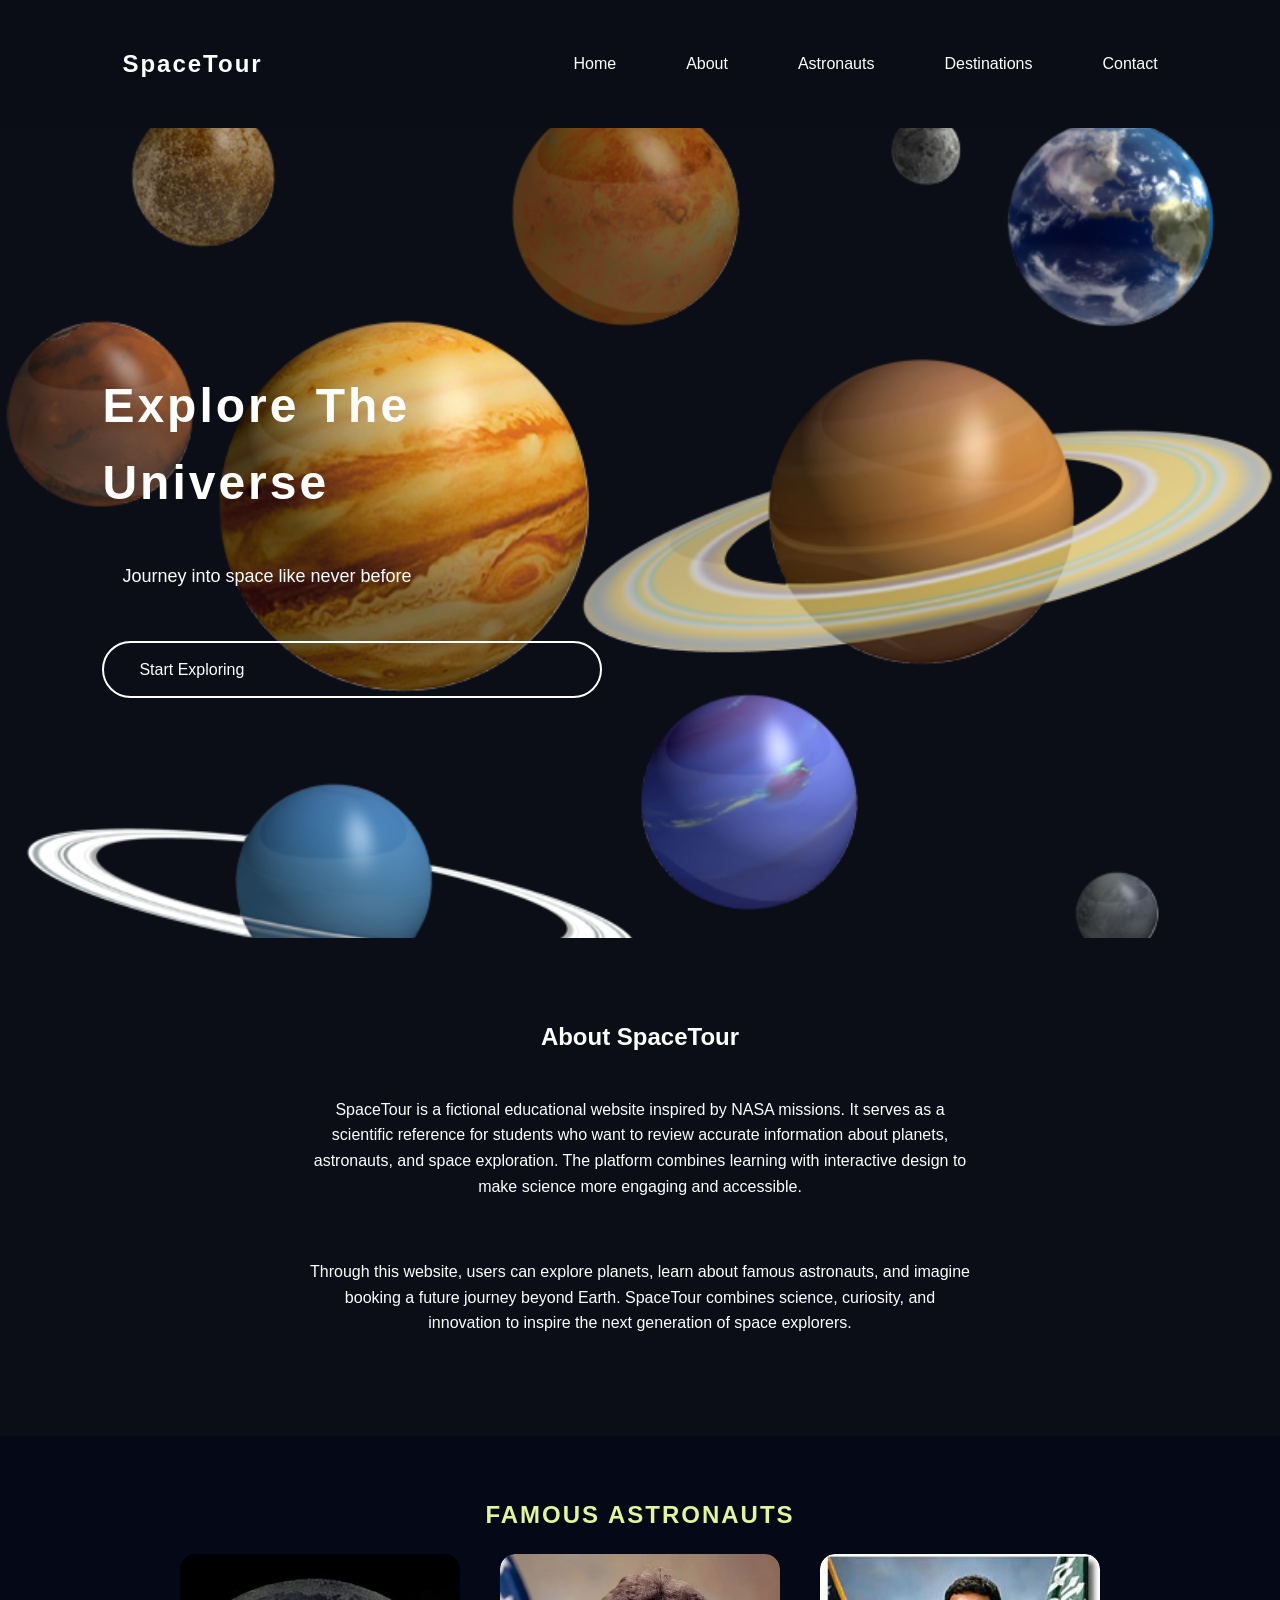
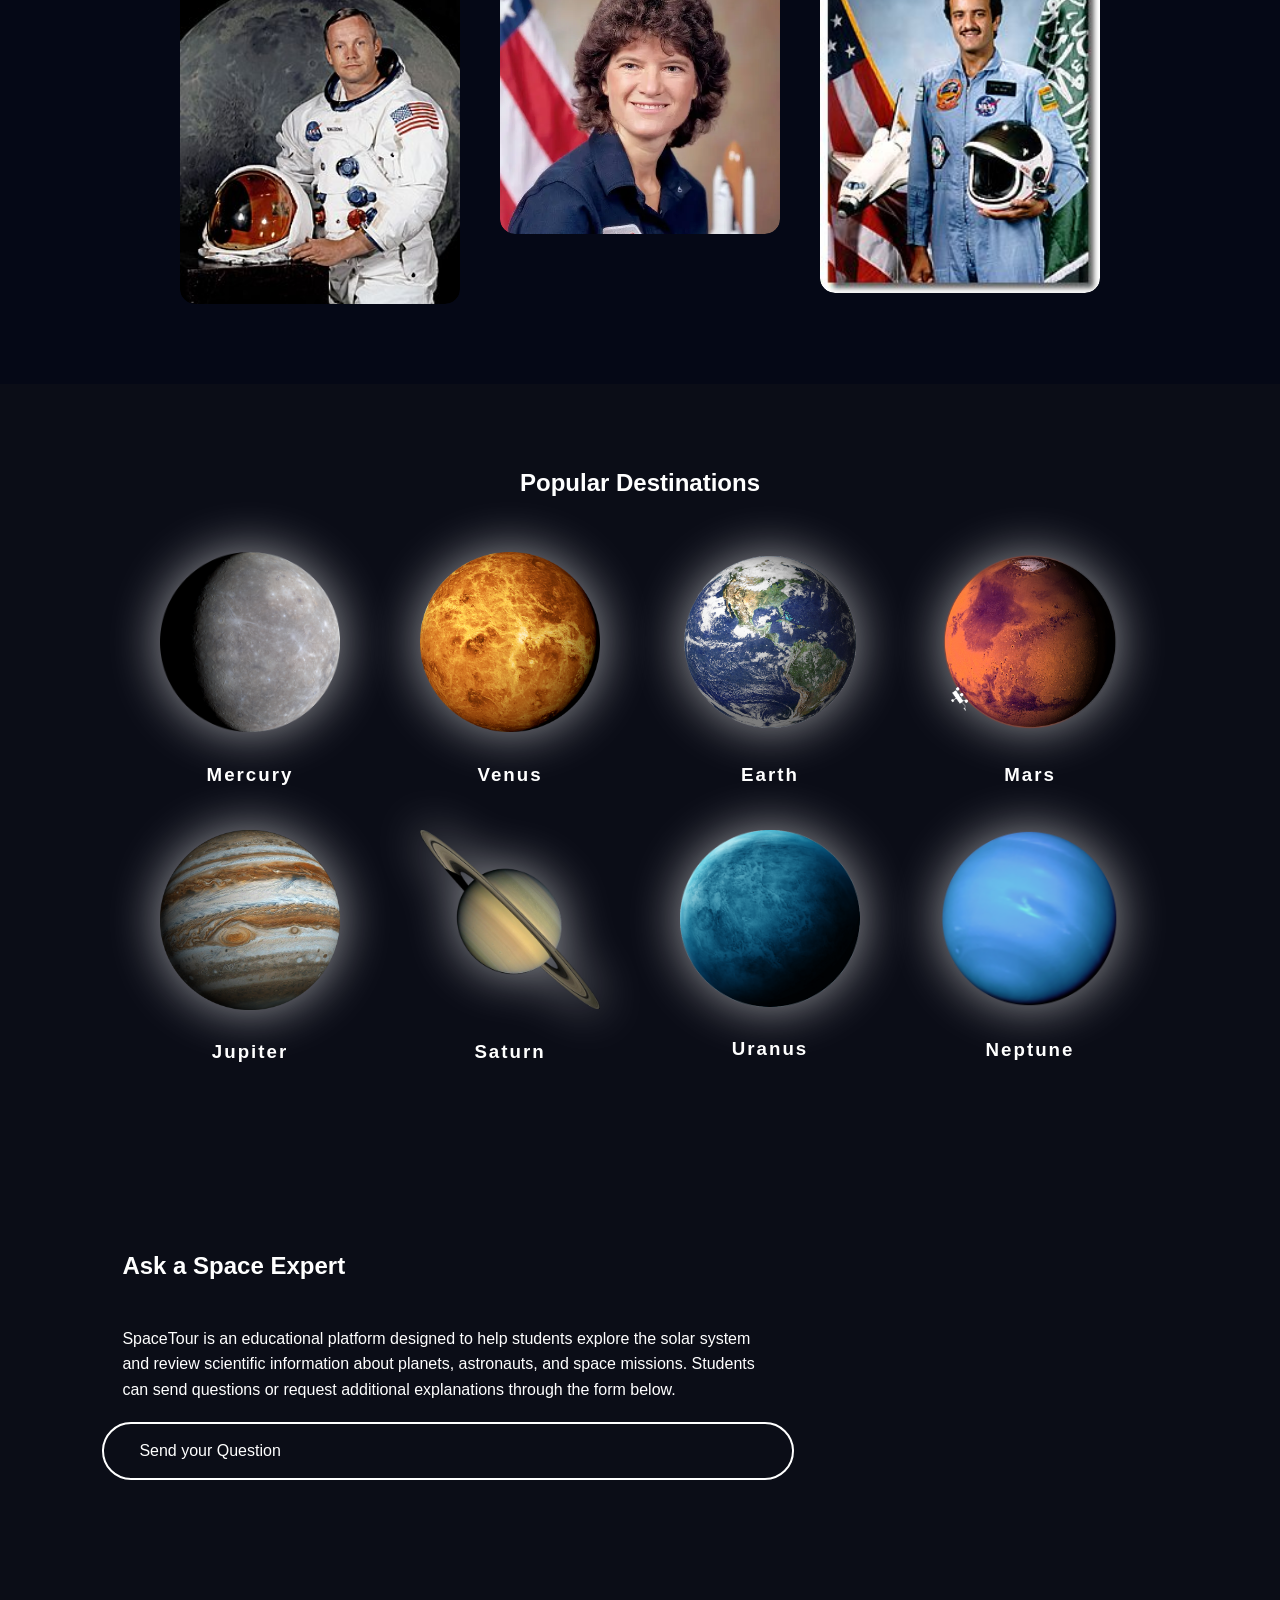
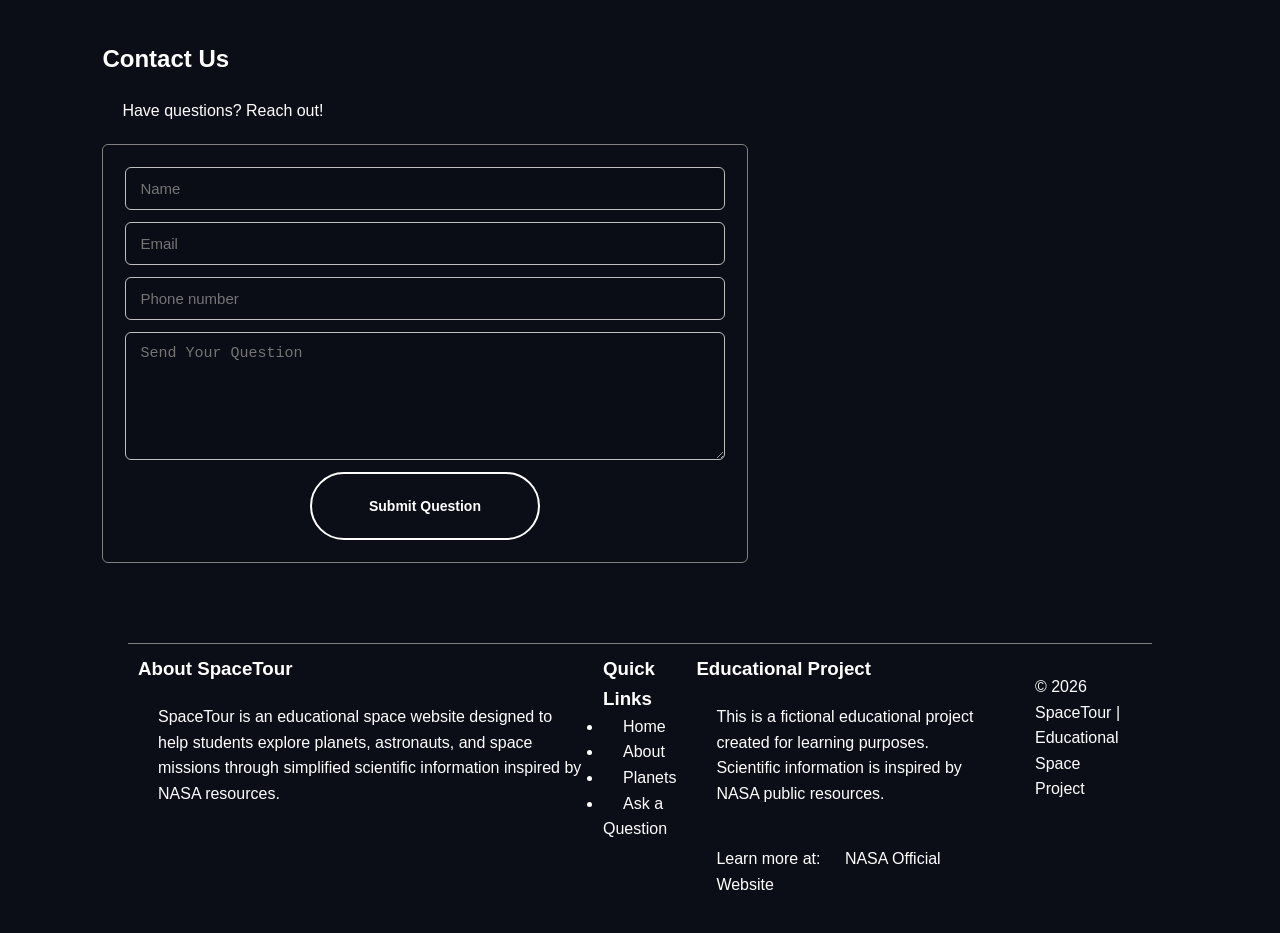
==== index.html @ 62e8ee25 "Educational-Website" ====
<!DOCTYPE html>
<html lang="en">
<head>
    <meta charset="UTF-8">
    <meta name="viewport" content="width=device-width, initial-scale=1.0">
    <title>Space Explorer</title>
    <link rel="stylesheet" href="index.css">
</head>
<body>
    <header>
  <nav class="navbar">
    <a href="#" class="logo">SpaceTour</a>
    <ul class="nav-links">
      <li><a href="#home">Home</a></li>
      <li><a href="#about">About</a></li>
      <li><a href="#astronauts">Astronauts</a></li>
      <li><a href="#destinations">Destinations</a></li>
      <li><a href="#contact">Contact</a></li>
    </ul>
  </nav>
    </header>

<section id="home" class="hero">
  <div class="hero-text">
    <h1>Explore The Universe</h1>
    <p>Journey into space like never before</p>
    <a href="#destinations" class="btn">Start Exploring</a>
  </div>
</section>

<section id="about" class="about">
  <h2>About SpaceTour</h2>
<p>
  SpaceTour is a fictional educational website inspired by NASA missions.
  It serves as a scientific reference for students who want to review
  accurate information about planets, astronauts, and space exploration.
  The platform combines learning with interactive design to make science
  more engaging and accessible.
</p>

  <p>
    Through this website, users can explore planets, learn about famous astronauts, and imagine booking a future journey
    beyond Earth. SpaceTour combines science, curiosity, and innovation to inspire the next generation of space
    explorers.
  </p>
</section>

<section class="astronauts" id="astronauts">
  <h2>Famous Astronauts</h2>

  <div class="astronauts_container">

    <div class="astro-card">
    
      <input type="checkbox" id="astro1">
    
      <label for="astro1">
        <img src="/IMG/neil.png" alt="neil armstrong">
    
        <div class="astro-info">
          <h3>Neil Armstrong</h3>
          <p>
            The first person on the Moon.
            <br>
            Neil Armstrong was an American astronaut and aerospace engineer.
            In 1969, he became the first human to walk on the Moon during the Apollo 11 mission. His famous words were:
          
          <h2>“That's one small step for man, one giant leap for mankind.”</h2>
          <br>
          He worked with NASA as a test pilot and helped advance space exploration history.
          </p>
        </div>
      </label>
    </div>

    <div class="astro-card">
    
      <input type="checkbox" id="astro2">
    
      <label for="astro2">
        <img src="/IMG/sally_ride.png" alt="sally ride">
    
        <div class="astro-info">
          <h3>Sally Ride</h3>
          <p>
            The first American woman in space and a physicist who inspired
            generations to pursue science and exploration.
            <br>
            In 1983, she became the first American woman to travel to space aboard the Space Shuttle Challenger.
    
            After NASA, she worked to inspire young students to study science and space exploration.
          </p>
        </div>
      </label>
    </div>

    <div class="astro-card">
    
      <input type="checkbox" id="astro3">
    
      <label for="astro3">
        <img src="/IMG/سلطان_بن_سلمان.jpg" alt="Sultan bin Salman Al Saud">
    
        <div class="astro-info">
          <h3>Sultan bin Salman Al Saud</h3>
          <p>
            the first Arab and Muslim astronaut to travel to space.
            He flew aboard the Space Shuttle Discovery in 1985 as part of an international space mission.
            <br>
            During the mission, he helped deploy a communications satellite and conducted scientific observations from
            space.
            His journey marked a historic moment for the Arab world and inspired many young people to become interested in
            science
            and space exploration.
          </p>
        </div>
      </label>
    </div>
     
    </div>

</section>

<section id="destinations" class="destinations">
  <h2>Popular Destinations</h2>

  <div class="cards">
    <div class="card">
      <a href="/pages/Mercury.html">
         <img src="IMG/Mercury.png" alt="Mercury">
      </a>
     
      <h3>Mercury</h3>
    </div>

    <div class="card">
      <a href="/pages/Venus.html">
        <img src="IMG/Venus.png" alt="Venus">
      </a>
      <h3>Venus</h3>
    </div>

    <div class="card">
      <a href="/pages/Earth.html">
        <img src="IMG/Earth.png" alt="Earth">
      </a>
      <h3>Earth</h3>
    </div>

    <div class="card">
      <a href="/pages/Mars.html">
        <img src="IMG/Mars.png" alt="Mars">
      </a>
      <h3>Mars</h3>
    </div>

    <div class="card">
      <a href="/pages/Jupiter.html">
        <img src="IMG/Jupiter.png" alt="Jupiter">
      </a>
      <h3>Jupiter</h3>
    </div>

     <div class="card">
      <a href="/pages/Saturn.html">
        <img src="IMG/Saturn.png" alt="Saturn">
      </a>
      <h3>Saturn</h3>
    </div>
    
     <div class="card">
      <a href="/pages/Uranus.html">
        <img src="IMG/Uranus.png" alt="Uranus">
      </a>
      <h3>Uranus</h3>
    </div>

     <div class="card">
      <a href="/pages/Neptune.html">
        <img src="IMG/Neptune.png" alt="Neptune">
      </a>
      <h3>Neptune</h3>
    </div>
    
  </div>
</section>

<section class="asking">
  <h2>Ask a Space Expert</h2>
  <p>
    SpaceTour is an educational platform designed to help students explore
    the solar system and review scientific information about planets,
    astronauts, and space missions.
    Students can send questions or request additional explanations through
    the form below.
  </p>

  <a href="#contact" class="btn">Send your Question </a>
</section>

<section id="contact" class="contact">
  <h2>Contact Us</h2>
  <p>Have questions? Reach out!</p>
  <div class="card-inner">
        <form class="contact-form">
         
          <input id="name" type="text" name="name" placeholder="Name" class="form-input" required>

          <input id="email" type="email" name="email" placeholder="Email" class="form-input" required>

          <input id="phone" type="tel" name="phone" placeholder="Phone number" class="form-input">

          <textarea id="message" name="message" rows="6" placeholder="Send Your Question" class="form-textarea" required></textarea>

          <div class="btn">
            <button type="submit" class="btn-send">Submit Question</button>
          </div>
        </form>
      </div>
</section>

<footer class="footer-contan">
  <div class="footer-about">
    <h3>About SpaceTour</h3>
    <p>
      SpaceTour is an educational space website designed to help students
      explore planets, astronauts, and space missions through simplified
      scientific information inspired by NASA resources.
    </p>
  </div>

  <div class="footer-links">
    <h3>Quick Links</h3>
    <ul>
      <li><a href="#home">Home</a></li>
      <li><a href="#about">About</a></li>
      <li><a href="#destinations">Planets</a></li>
      <li><a href="#contact">Ask a Question</a></li>
    </ul>
  </div>

  <div class="footer-info">
    <h3>Educational Project</h3>
    <p>
      This is a fictional educational project created for learning purposes.
      Scientific information is inspired by NASA public resources.
    </p>

    <p>
      Learn more at:
      <a href="https://www.nasa.gov/" target="_blank">NASA Official Website</a>
    </p>
  </div>
  <div class="footer-bottom">
    <p>© 2026 SpaceTour | Educational Space Project</p>
  </div>
</footer>

</body>
</html>
---- index.css ----
/*  Reset  */
* {
  margin: 0;
  padding: 0;
  box-sizing: border-box;
}

html{
  scroll-behavior: smooth;
}

/*  Global  */
body {
  font-family: 'Arial', sans-serif;
  background-color: #0b0d17;
  color: #ffffff;
  line-height: 1.6;
}

#home{
  background-image: url(IMG/plants.png);
}

a {
  text-decoration: none;
  color: white;
}

section {
  padding: 80px 8%;
}

/*  Navbar  */
header {
  background-color: rgba(11, 13, 23, 0.9);
}

.navbar {
  display: flex;
  justify-content: space-between;
  align-items: center;
  padding: 25px 8%;
}

.logo {
  font-size: 24px;
  font-weight: bold;
  letter-spacing: 2px;
}

.nav-links {
  list-style: none;
  display: flex;
  gap: 30px;
}

.nav-links a {
  position: relative;
  padding-bottom: 5px;
  transition: 0.3s;
}

.nav-links a::after {
  content: "";
  position: absolute;
  width: 0;
  height: 2px;
  background-color: #ffffff;
  left: 0;
  bottom: 0;
  transition: 0.3s;
}

.nav-links a:hover::after {
  width: 100%;
}

/*  Hero Section */
.hero {
  min-height: 90vh;
  display: flex;
  align-items: center;
  background: linear-gradient(
      rgba(11, 13, 23, 0.6),
      rgba(11, 13, 23, 0.6)
    ),
    url("../images/hero-bg.jpg");
  background-size: cover;
  background-position: center;
}

.hero-text {
  max-width: 500px;
}

.hero-text h1 {
  font-size: 48px;
  letter-spacing: 3px;
  margin-bottom: 20px;
}

.hero-text p {
  font-size: large;
  color: white;
  margin-bottom: 30px;
}

/*  About Section */
#about{
  background: url(IMG/Stars.png);
  color: white;

}
.about {
  text-align: center;
}

.about p {
  max-width: 700px;
  margin: 20px auto 0;
  color: white;
}

/* Astronauts */

.astronauts{
  padding: 60px 20px;
  text-align: center;
  color: rgb(226, 245, 155);
  background: #050816 url(IMG/Stars.png);
  background-size: cover;
  gap: 40px;
}
.astronauts_container{
   display: flex;
  flex-wrap: wrap;
  justify-content: center;
  gap: 40px;
  margin: 20px;
}

.astro-card{
  width: 280px;
  position: relative;
  border-radius: 15px;
}


.astro-card input{
  display: none;
}

.astro-card label{
  display: block;
  position: relative;
  cursor: pointer;
  overflow: hidden;
  border-radius: 15px;
  transition: 0.4s;
}


.astro-card img{
  width: 100%;         
  display: block;
  border-radius: 15px;
  transition: transform .8s;
}


.astro-info{
  position: absolute;
  inset: 0;
  background: rgba(0,0,0,0.8);
  color: white;
  display: flex;
  flex-direction: column;
  justify-content: center;
  align-items: center;
  text-align: center;
  padding: 20px;
  opacity: 0;
  transform: translateY(25%);
  transition: all 0.5s ease;
}


.astro-card input:checked + label .astro-info{
  opacity: 1;
  transform: translateY(0);
}


.astro-card input:checked + label img{
  transform: scale(1.1);
  height: 80vh;
}

.astronauts h2{
  letter-spacing: 2px;
  text-transform: uppercase;
}

.astro-card p{
  font-size: 14px;
  line-height: 1.6;
}

.astro-card p{
  font-size: 14px;
  line-height: 1.6;
}



/*  Destinations  */
.destinations {
  text-align: center;
}

.cards {
  display: flex;
  flex-wrap: wrap;
  justify-content: center;
  gap: 40px;
  margin-top: 50px;
}

.card img {
  width: 180px;
  margin: 0 auto 20px;
  filter: drop-shadow(0 0 25px rgba(255, 255, 255, 0.6));
  transition: 0.4s;
}

.card:hover img {
  transform: scale(1.1);
}

.card h3 {
  letter-spacing: 2px;
}
.asking {
  width: 70%;
}
.asking h2, p, a{
  padding: 20px;
}

/* Contact  */
.title{
  text-align:center;
  margin:0;
  font-size:40px;
  letter-spacing:1px;
  font-weight:700;
  color: #333;
}
.contact-section{
  max-width:1200px;
  margin:36px auto;
  display:flex;
  gap:40px;
  align-items:flex-start;
  justify-content:space-between;
  padding:0 24px 80px;
}
.contact-card{
  flex:1 1 560px;
  min-width:280px;
}
.card-inner{
  width: 60%;
  padding:22px;
  border-radius:6px;
  border: 1px solid gray;
  position:relative;
}

.contact-form{
  display:flex;
  flex-direction:column;
  gap:12px;
  width:100%;
  align-items: center;
}

.form-input{
  width:100%;
  padding:12px 14px;
  border-radius:6px;
  border:1px solid #bfbfbf;
  outline:none;
  font-size:15px;
  background-color: rgba(11, 13, 23, 0.9);
}

.form-textarea{
  width:100%;
  padding:12px 14px;
  border-radius:6px;
  border:1px solid #bfbfbf;
  font-size:15px;
}

/*  Button  */
.btn {
  display:flex;
  justify-content:flex-start;
  padding: 14px 35px;
  border: 2px solid #ffffff;
  border-radius: 50px;
  transition: 0.3s;
}

.btn:hover {
  background-color: #f7f7f7;
  color: #0b0d17;
}
.btn-send{
  background:transparent;
  color:#fff;
  padding:10px 22px;
  border-radius:24px;
  border:none;
  cursor:pointer;
  font-weight:600;
  font-size:14px;
}
.btn-send:hover{
  color: #0b0d17;
}
.form-textarea{
  width:100%;
  padding:12px 14px;
  border-radius:6px;
  border:1px solid #bfbfbf;
  font-size:15px;
  background-color: rgba(11, 13, 23, 0.9);
}


/*  Footer  */

footer{
    display: flex;
    flex-wrap: nowrap;
    width: 80%;
    padding: 10px;
    margin: auto;
    border-top: 1px grey solid;
}
.child1 h2{
    font-weight: 400;
}

.parent div{
    width: 70%; 
    margin: 10px;
}

.contan{
    display: flex;
    align-items: center;
}

.text{
    width: 50%;
    font-size: medium;
    position: relative;
}


/*  Responsive  */
@media (max-width: 768px) {
  .navbar {
    flex-direction: column;
    gap: 20px;
  }

  .hero {
    text-align: center;
  }

  .hero-text {
    margin: auto;
  }

  .cards {
    flex-direction: column;
    align-items: center;
  }
  .asking{
    width: 100%;
  }
  .card-inner{
    width: 100%;
  }
  footer{
    display: flex;
    flex-wrap: wrap;
  }
}
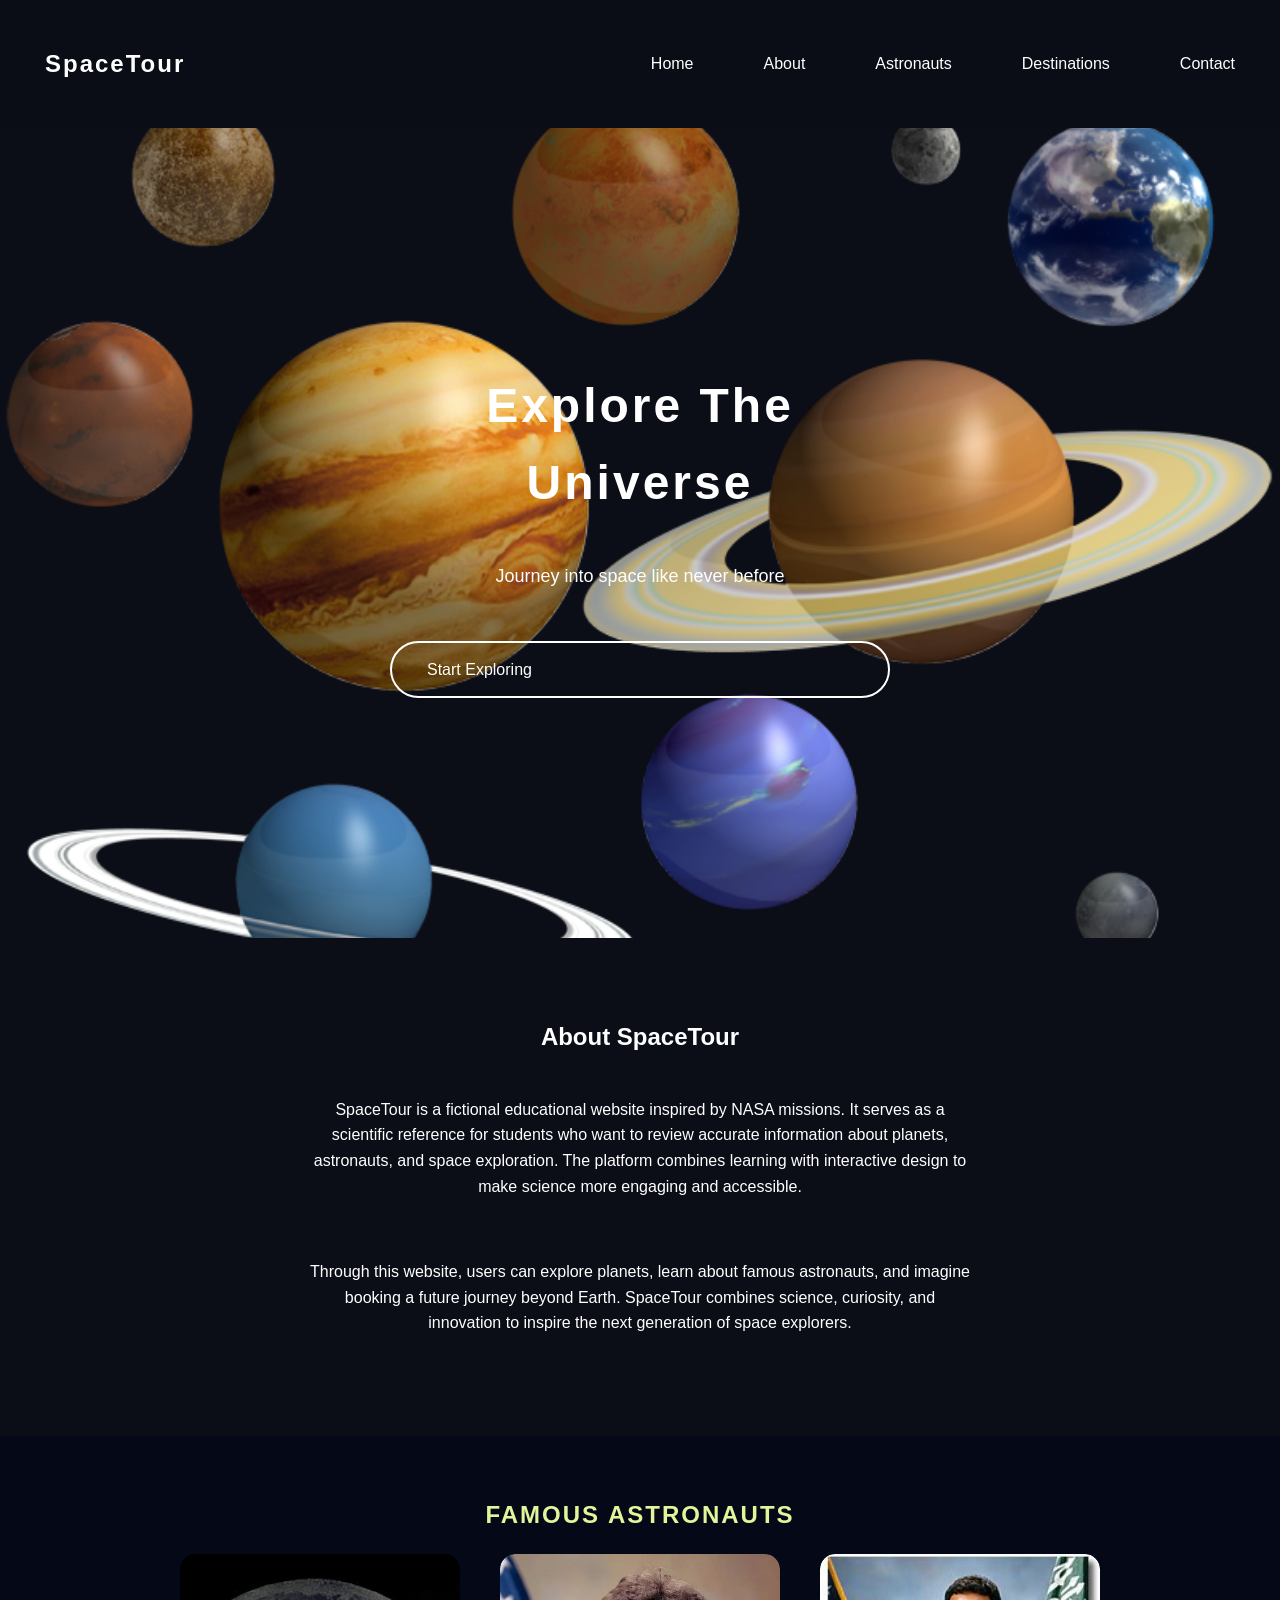
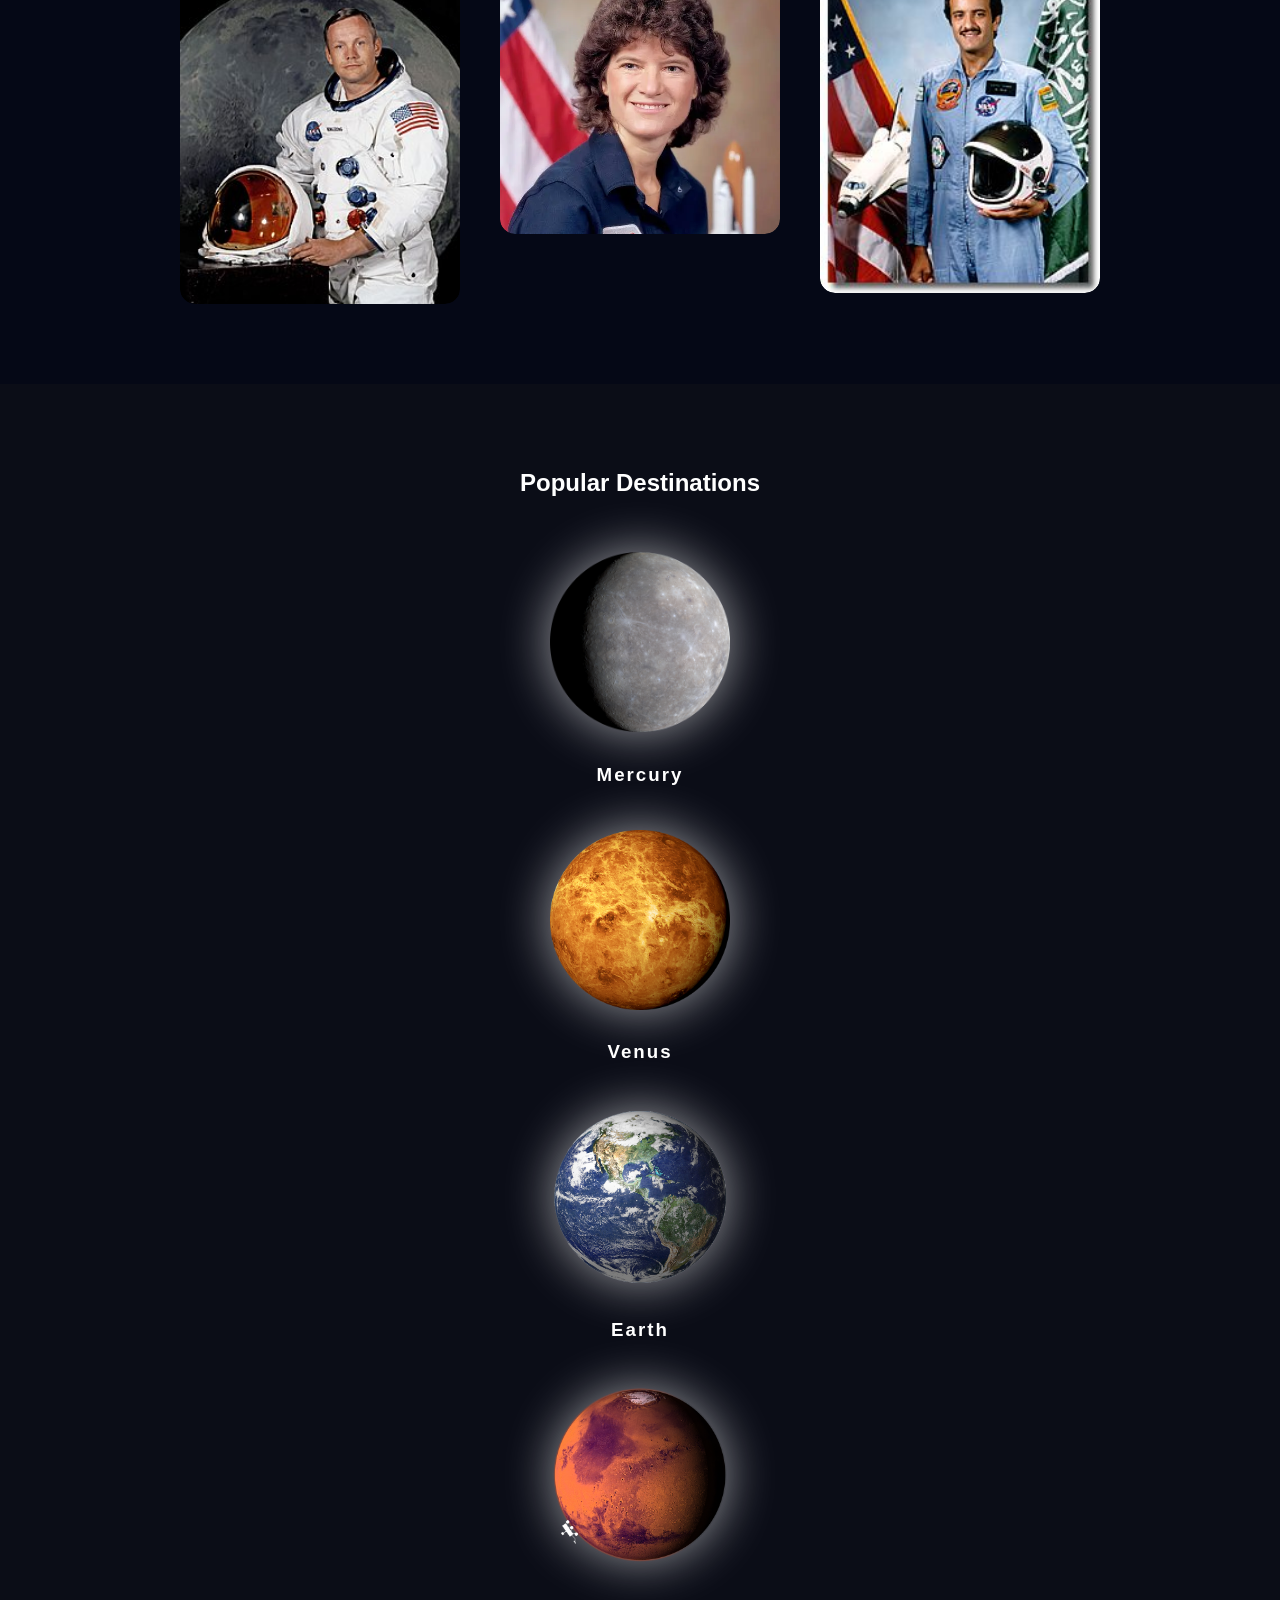
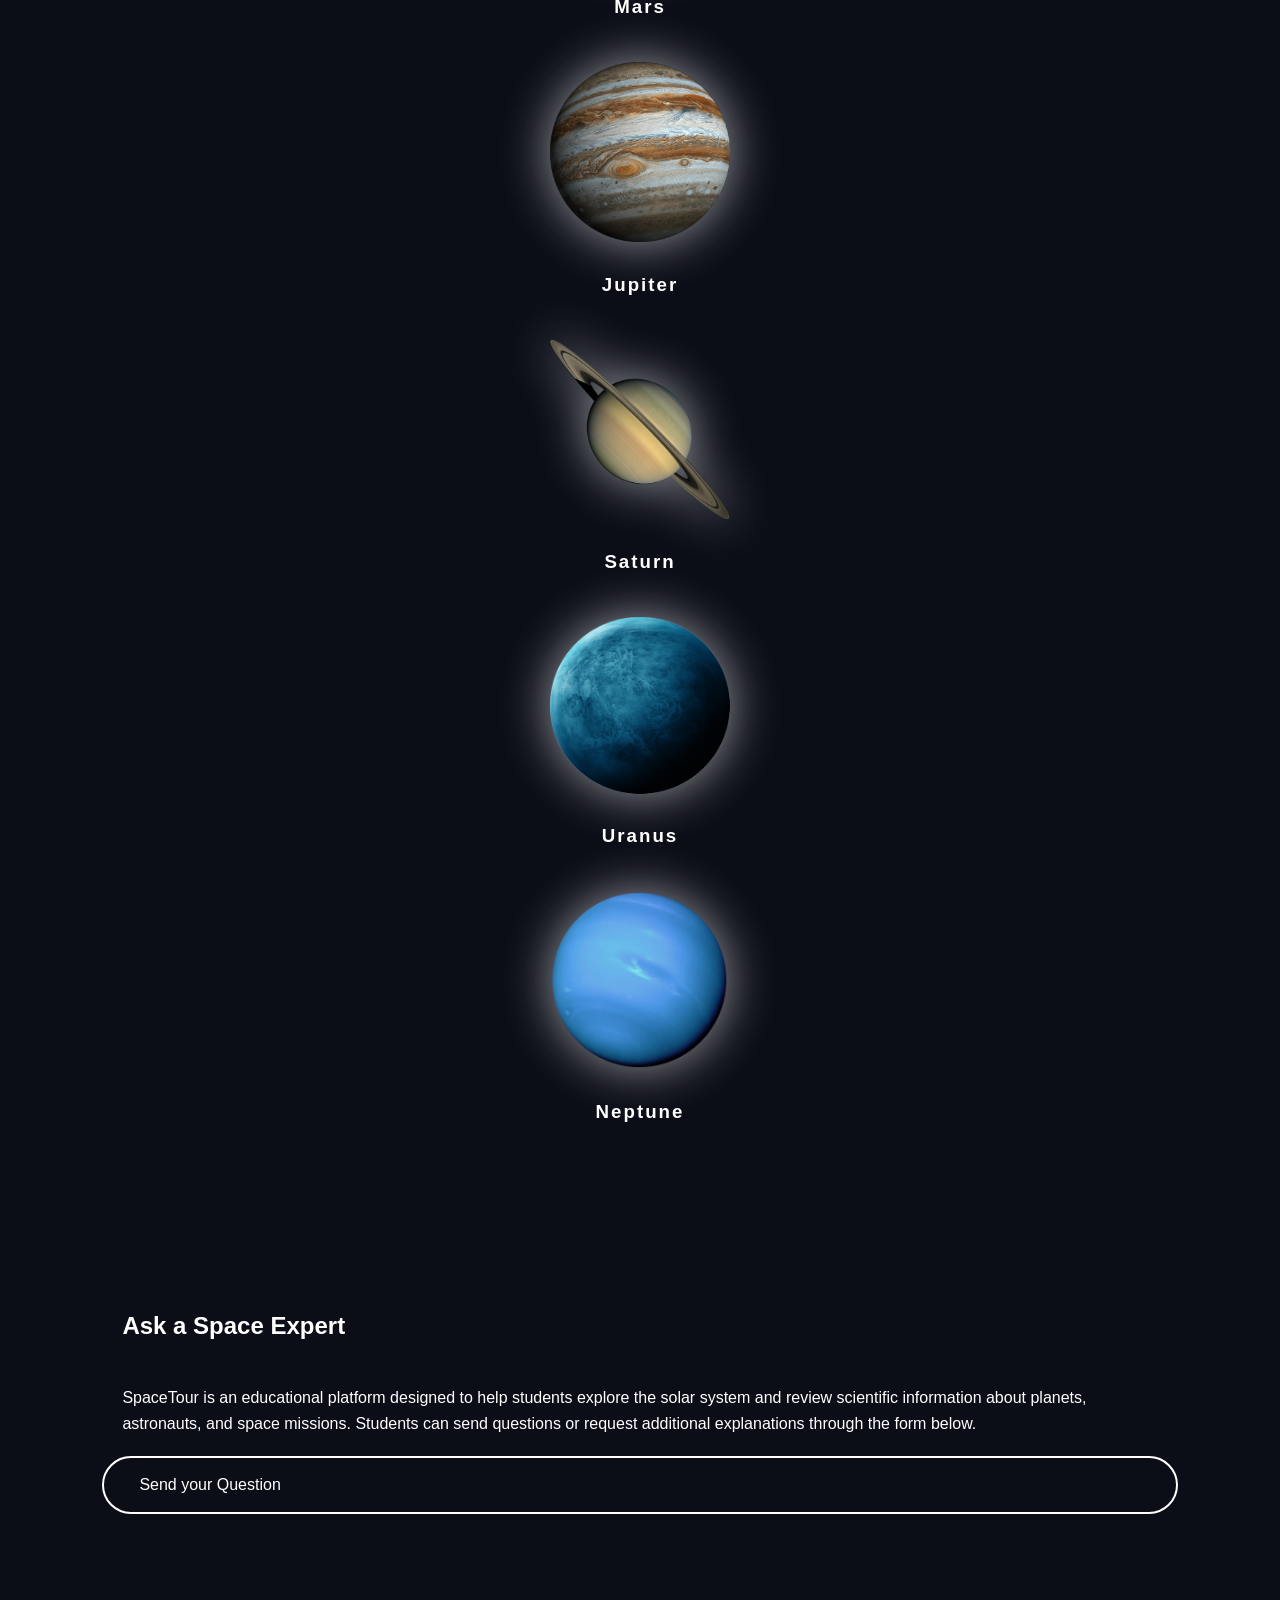
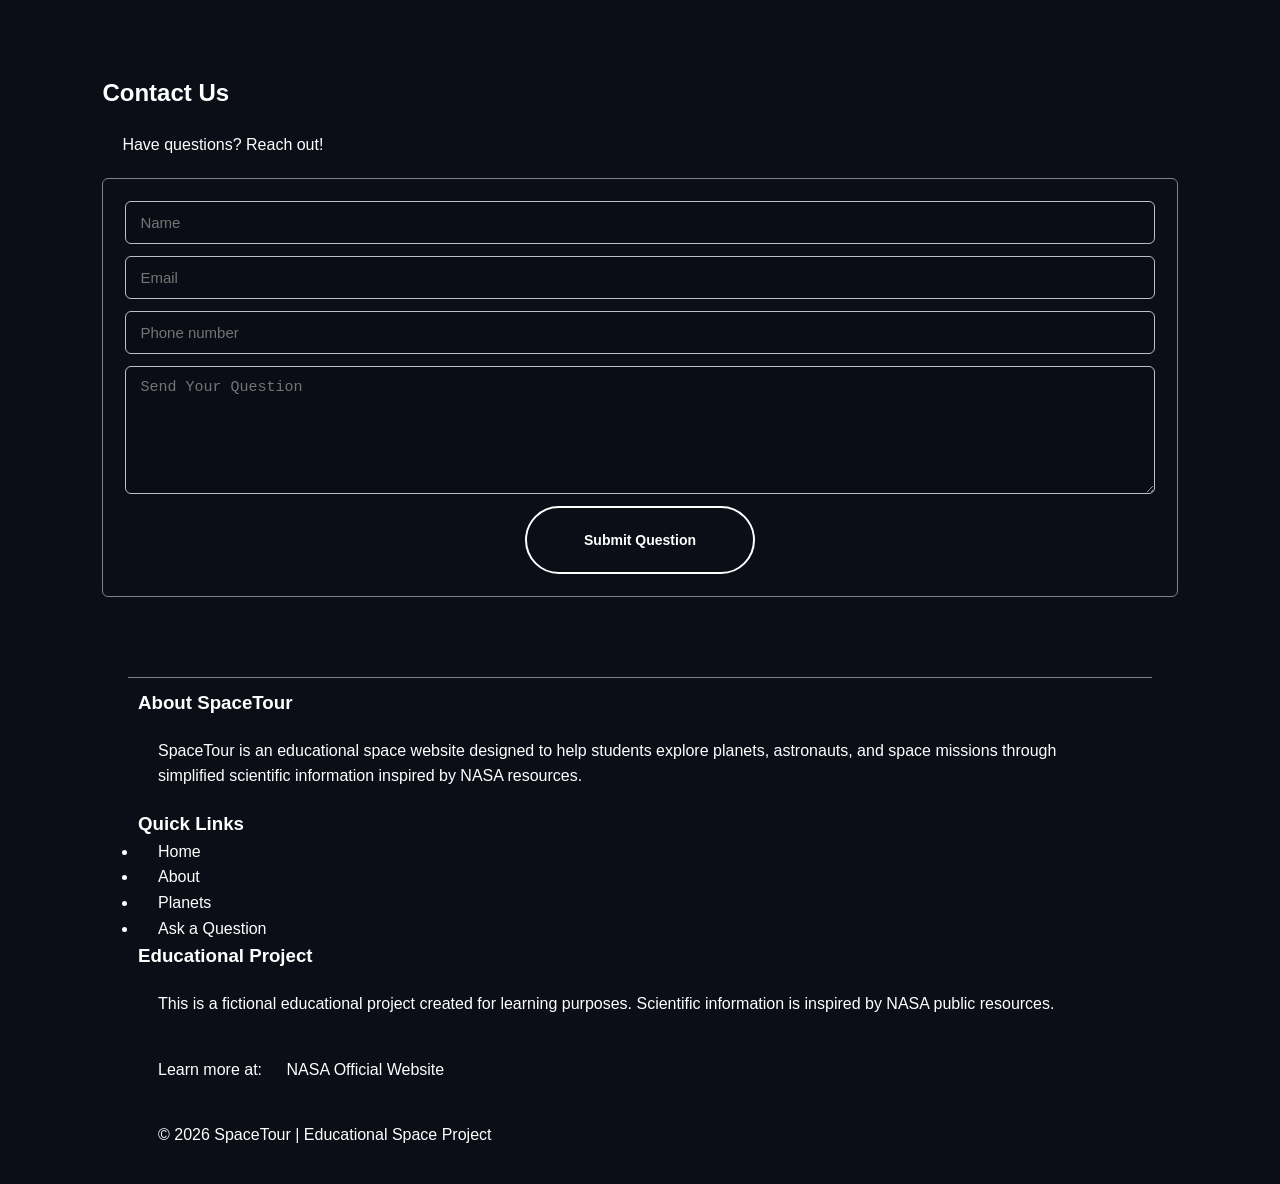
==== commit b173031a: "navbar" ====
--- a/index.html
+++ b/index.html
@@ -10,6 +10,11 @@
     <header>
   <nav class="navbar">
     <a href="#" class="logo">SpaceTour</a>
+    <input type="checkbox" id="menu-toggle">
+
+    <label for="menu-toggle" class="menu-icon">
+      ☰
+    </label>
     <ul class="nav-links">
       <li><a href="#home">Home</a></li>
       <li><a href="#about">About</a></li>
--- a/index.css
+++ b/index.css
@@ -39,7 +39,7 @@
   display: flex;
   justify-content: space-between;
   align-items: center;
-  padding: 25px 8%;
+  padding: 25px;
 }
 
 .logo {
@@ -73,6 +73,16 @@
 
 .nav-links a:hover::after {
   width: 100%;
+}
+.menu-icon{
+  font-size:28px;
+  color:white;
+  cursor:pointer;
+  display:none;
+}
+
+#menu-toggle{
+  display:none;
 }
 
 /*  Hero Section */
@@ -373,11 +383,32 @@
 
 /*  Responsive  */
 @media (max-width: 768px) {
-  .navbar {
-    flex-direction: column;
-    gap: 20px;
-  }
-
+
+.nav-links{
+  position:absolute;
+  top:70px;
+  left:0;
+  width:100%;
+  background:#050816;
+
+  flex-direction:column;
+  align-items:center;
+
+  max-height:0;
+  overflow:hidden;
+  transition:0.4s;
+}
+
+.menu-icon{
+  display:block;
+}
+
+
+#menu-toggle:checked + .menu-icon + .nav-links{
+  max-height:300px;
+}
+
+}
   .hero {
     text-align: center;
   }
@@ -400,4 +431,4 @@
     display: flex;
     flex-wrap: wrap;
   }
-}
+
